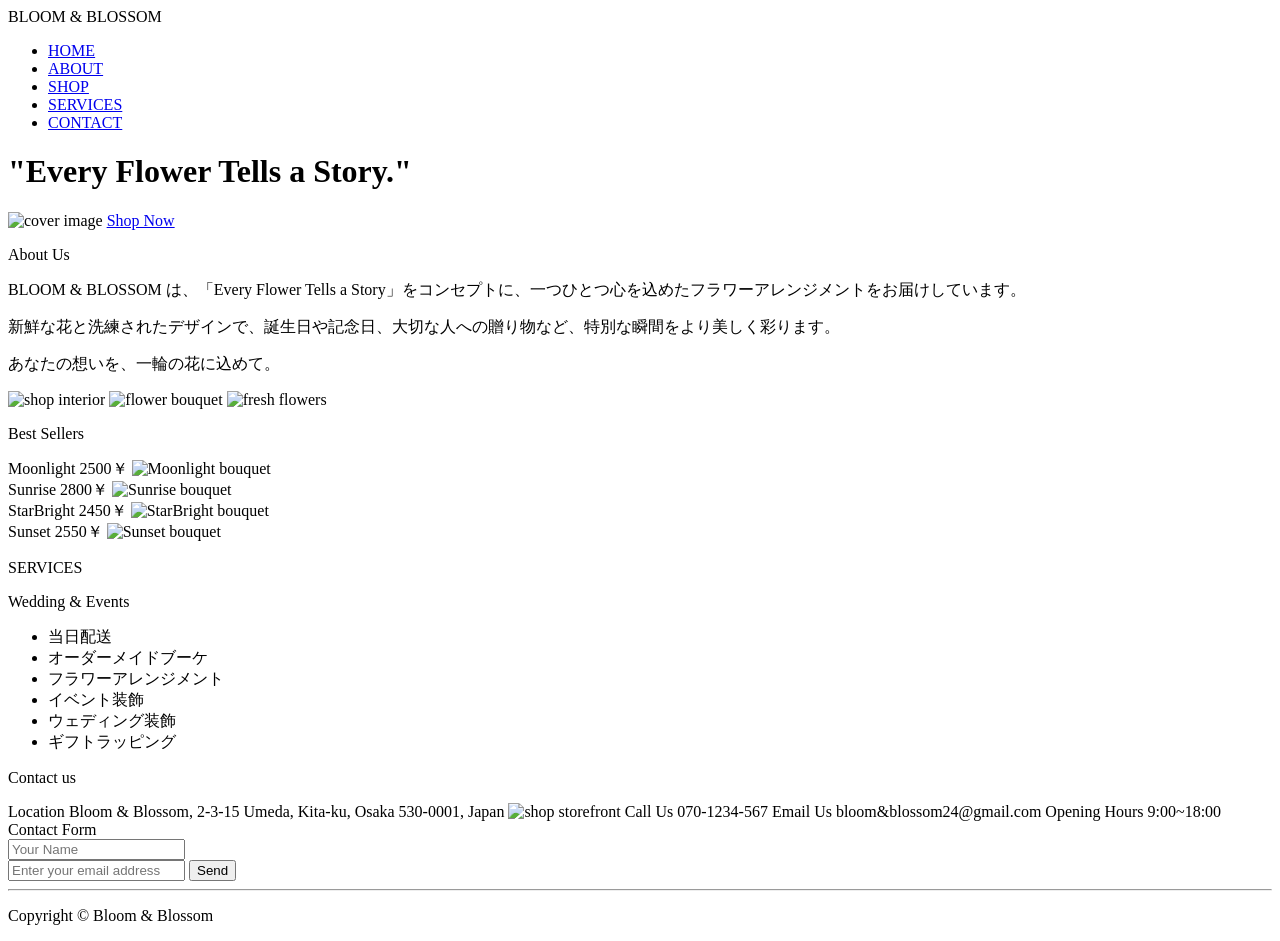
==== flowershop.html @ 31849303 "add index.html" ====
<!DOCTYPE html>
<html lang="ja">
<head>
    <meta charset="UTF-8">
    <meta name="viewport" content="width=device-width, initial-scale=1.0">
    <title>BLOOM & BLOSSOM</title>
    <link rel="stylesheet" href="./css/flowershop.css">
</head>
<body>
    <header id="HOME">
        <nav class="topnav">
            <span class="wordmark">BLOOM &amp; BLOSSOM</span>
            <ul class="nav-links">
                <li><a href="#HOME">HOME</a></li>
                <li><a href="#ABOUT">ABOUT</a></li>
                <li><a href="#SHOP">SHOP</a></li>
                <li><a href="#SERVICES">SERVICES</a></li>
                <li><a href="#CONTACT">CONTACT</a></li>
            </ul>
        </nav>

        <h1>"Every Flower Tells a Story."</h1>
        <img src="img/upper1.jpg" alt="cover image">
        <a href="#ABOUT">Shop Now</a>
    </header>

    <main>
        <section id="ABOUT">
            <p class="eyebrow">About Us</p>
            <div class="about-body">
                <p>BLOOM & BLOSSOM は、「Every Flower Tells a Story」をコンセプトに、一つひとつ心を込めたフラワーアレンジメントをお届けしています。</p>
                <p>新鮮な花と洗練されたデザインで、誕生日や記念日、大切な人への贈り物など、特別な瞬間をより美しく彩ります。</p>
                <p>あなたの想いを、一輪の花に込めて。</p>
            </div>
            <div class="about-photo">
                <img src="img/inside.jpg" alt="shop interior">
                <img src="img/flowersbouquet.jpg" alt="flower bouquet">
                <img src="img/vertical.jpeg" alt="fresh flowers">
            </div>
        </section>

        <section id="SHOP">
            <p class="eyebrow">Best Sellers</p>
            <div class="flowers1">
                <span class="flowers-name">Moonlight</span>
                <span class="flowers-price">2500￥</span>
                <img src="img/moonlight.jpg" alt="Moonlight bouquet">
            </div>

            <div class="flowers2">
                <span class="flowers-name">Sunrise</span>
                <span class="flowers-price">2800￥</span>
                <img src="img/sunrise.jpg" alt="Sunrise bouquet">
            </div>

            <div class="flowers3">
                <span class="flowers-name">StarBright</span>
                <span class="flowers-price">2450￥</span>
                <img src="img/starbright.jpg" alt="StarBright bouquet">
            </div>

            <div class="flowers4">
                <span class="flowers-name">Sunset</span>
                <span class="flowers-price">2550￥</span>
                <img src="img/sunset.jpg" alt="Sunset bouquet">
            </div>
        </section>

        <section id="SERVICES">
            <p class="eyebrow">SERVICES</p>
            <div class="service">
                <span class="service-name">Wedding & Events</span>
            </div>
            <ul class="service-list">
                <li>当日配送</li>
                <li>オーダーメイドブーケ</li>
                <li>フラワーアレンジメント</li>
                <li>イベント装飾</li>
                <li>ウェディング装飾</li>
                <li>ギフトラッピング</li>
            </ul>
        </section>

        <section id="CONTACT">
            <p class="eyebrow">Contact us</p>
            <div class="shop-info">
                <span class="shop-location">Location</span>
                <span class="shop-location">Bloom &amp; Blossom, 2-3-15 Umeda, Kita-ku, Osaka 530-0001, Japan</span>
                <img src="img/outside.jpg" alt="shop storefront">
                <span class="shop-no">Call Us</span>
                <span class="shop-no">070-1234-567</span>
                <span class="shop-mail">Email Us</span>
                <span class="shop-mail">bloom&amp;blossom24@gmail.com</span>
                <span class="opening-hours">Opening Hours</span>
                <span class="opening-hours">9:00~18:00</span>
                <span class="contact-form">Contact Form</span>
                <form class="n-form" action="#" method="post">
                    <label for="newsletter-email-about" style="position:absolute;width:1px;height:1px;overflow:hidden;clip:rect(0,0,0,0);">Email address</label>
                    <input type="name" id="newsletter-name-about" name="name" placeholder="Your Name" required><br>
                    <input type="email" id="newsletter-email-about" name="email" placeholder="Enter your email address" required>
                    <button type="submit">Send</button>
                </form>
            </div>
        </section>
    </main>
    <footer>
        <hr class="rule">
        <p>Copyright &copy; Bloom &amp; Blossom</p>
    </footer>
</body>
</html>
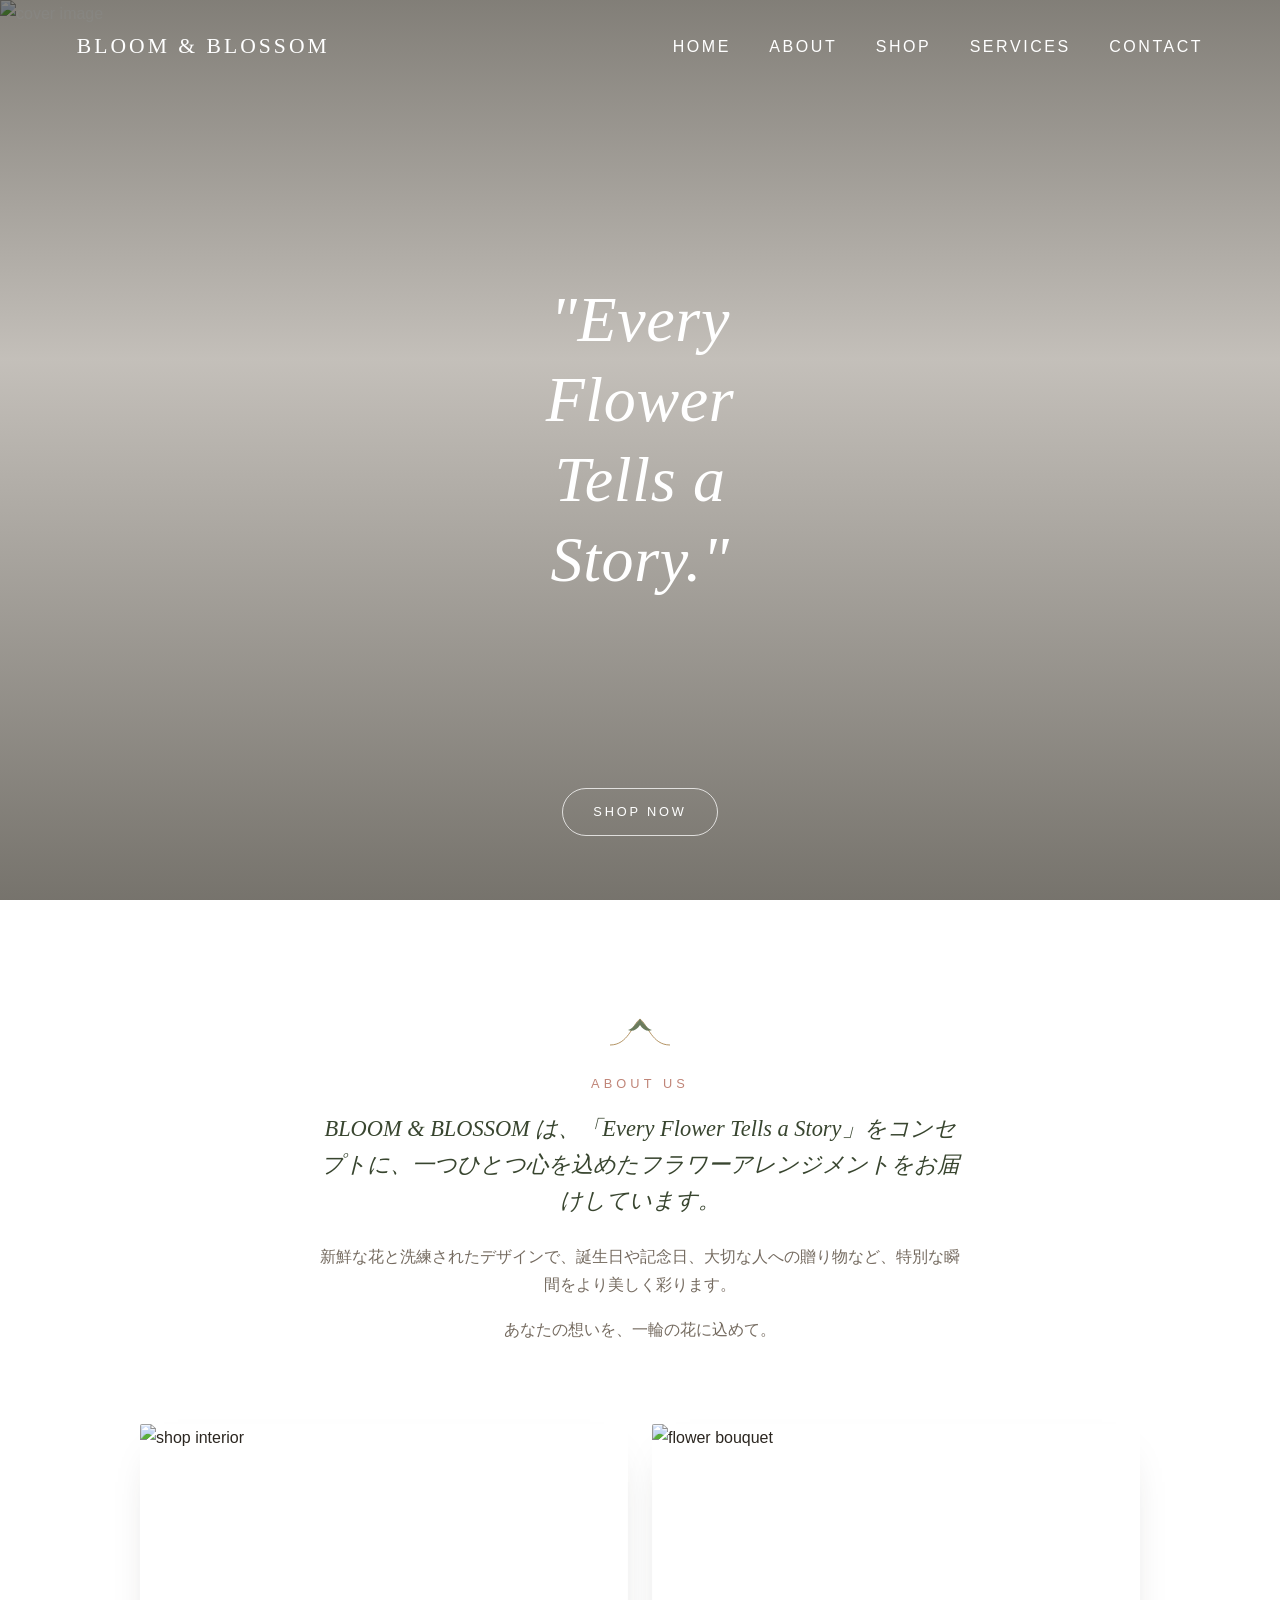
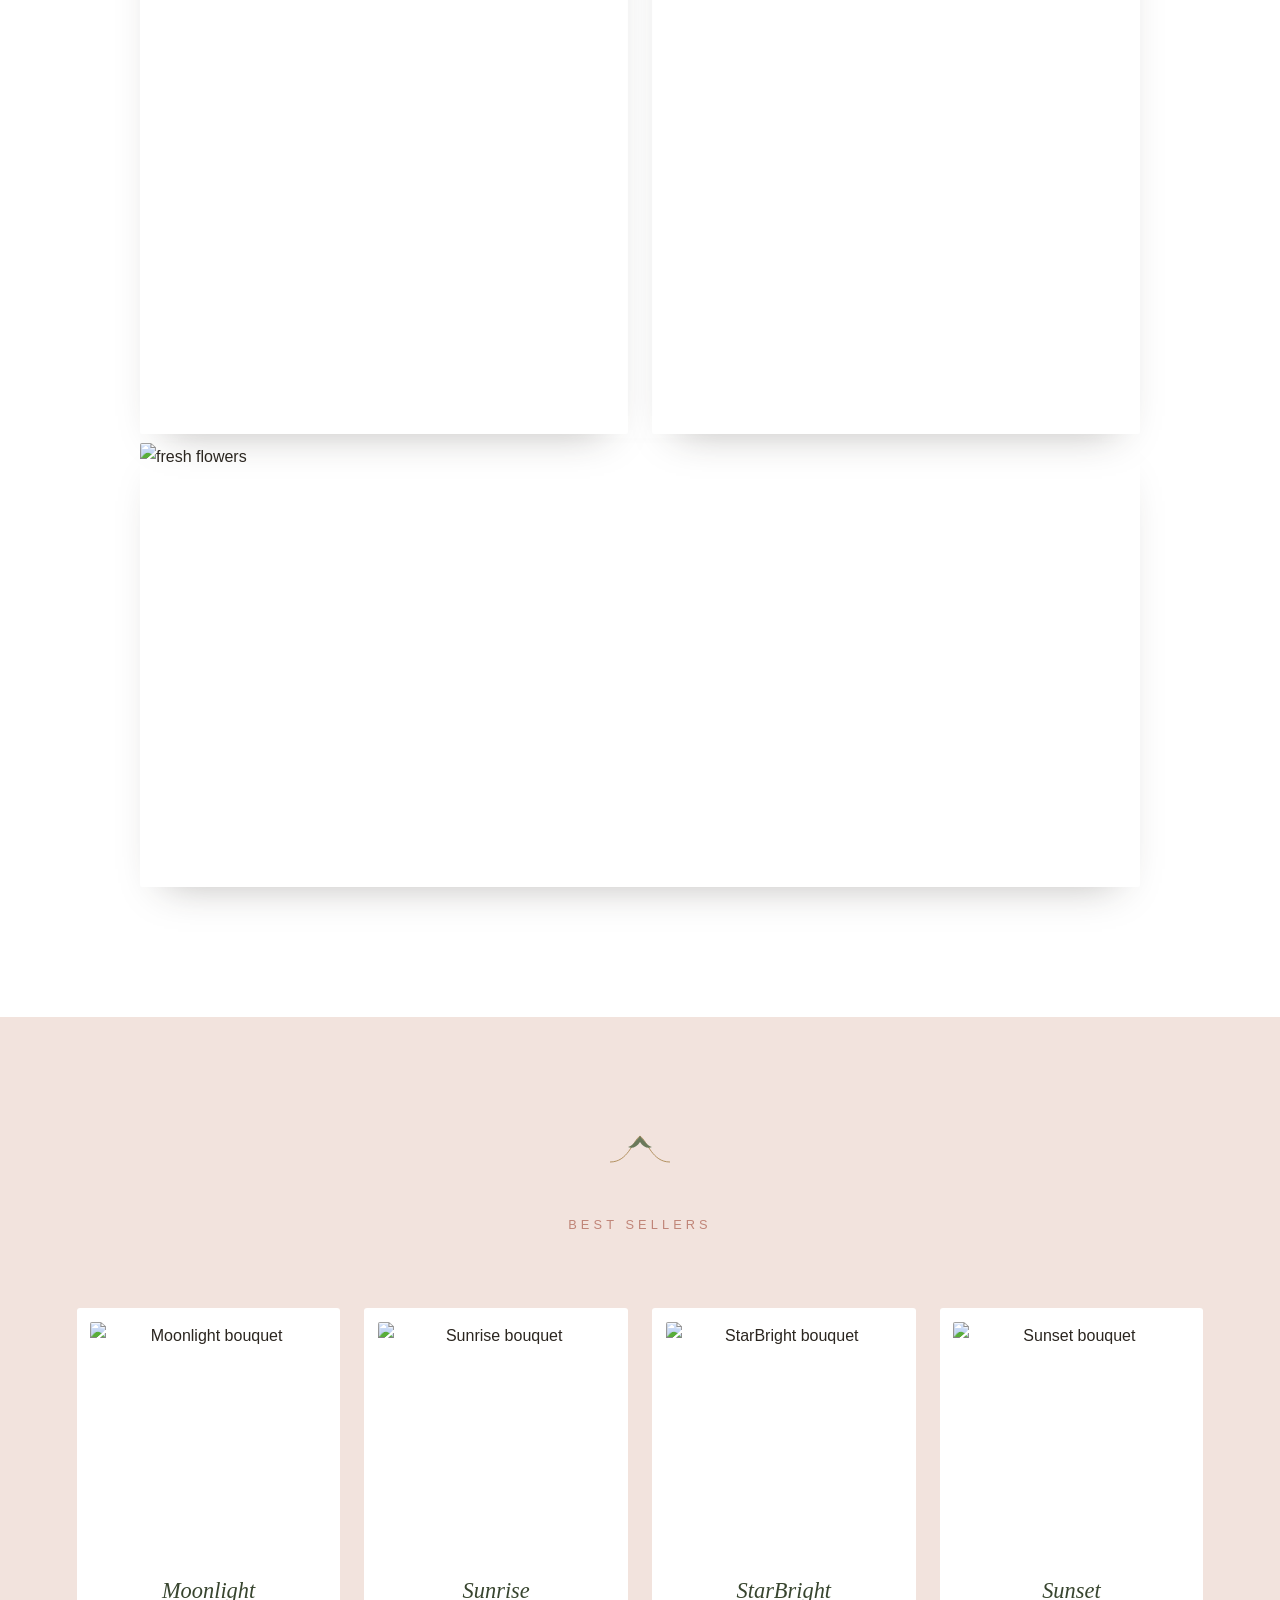
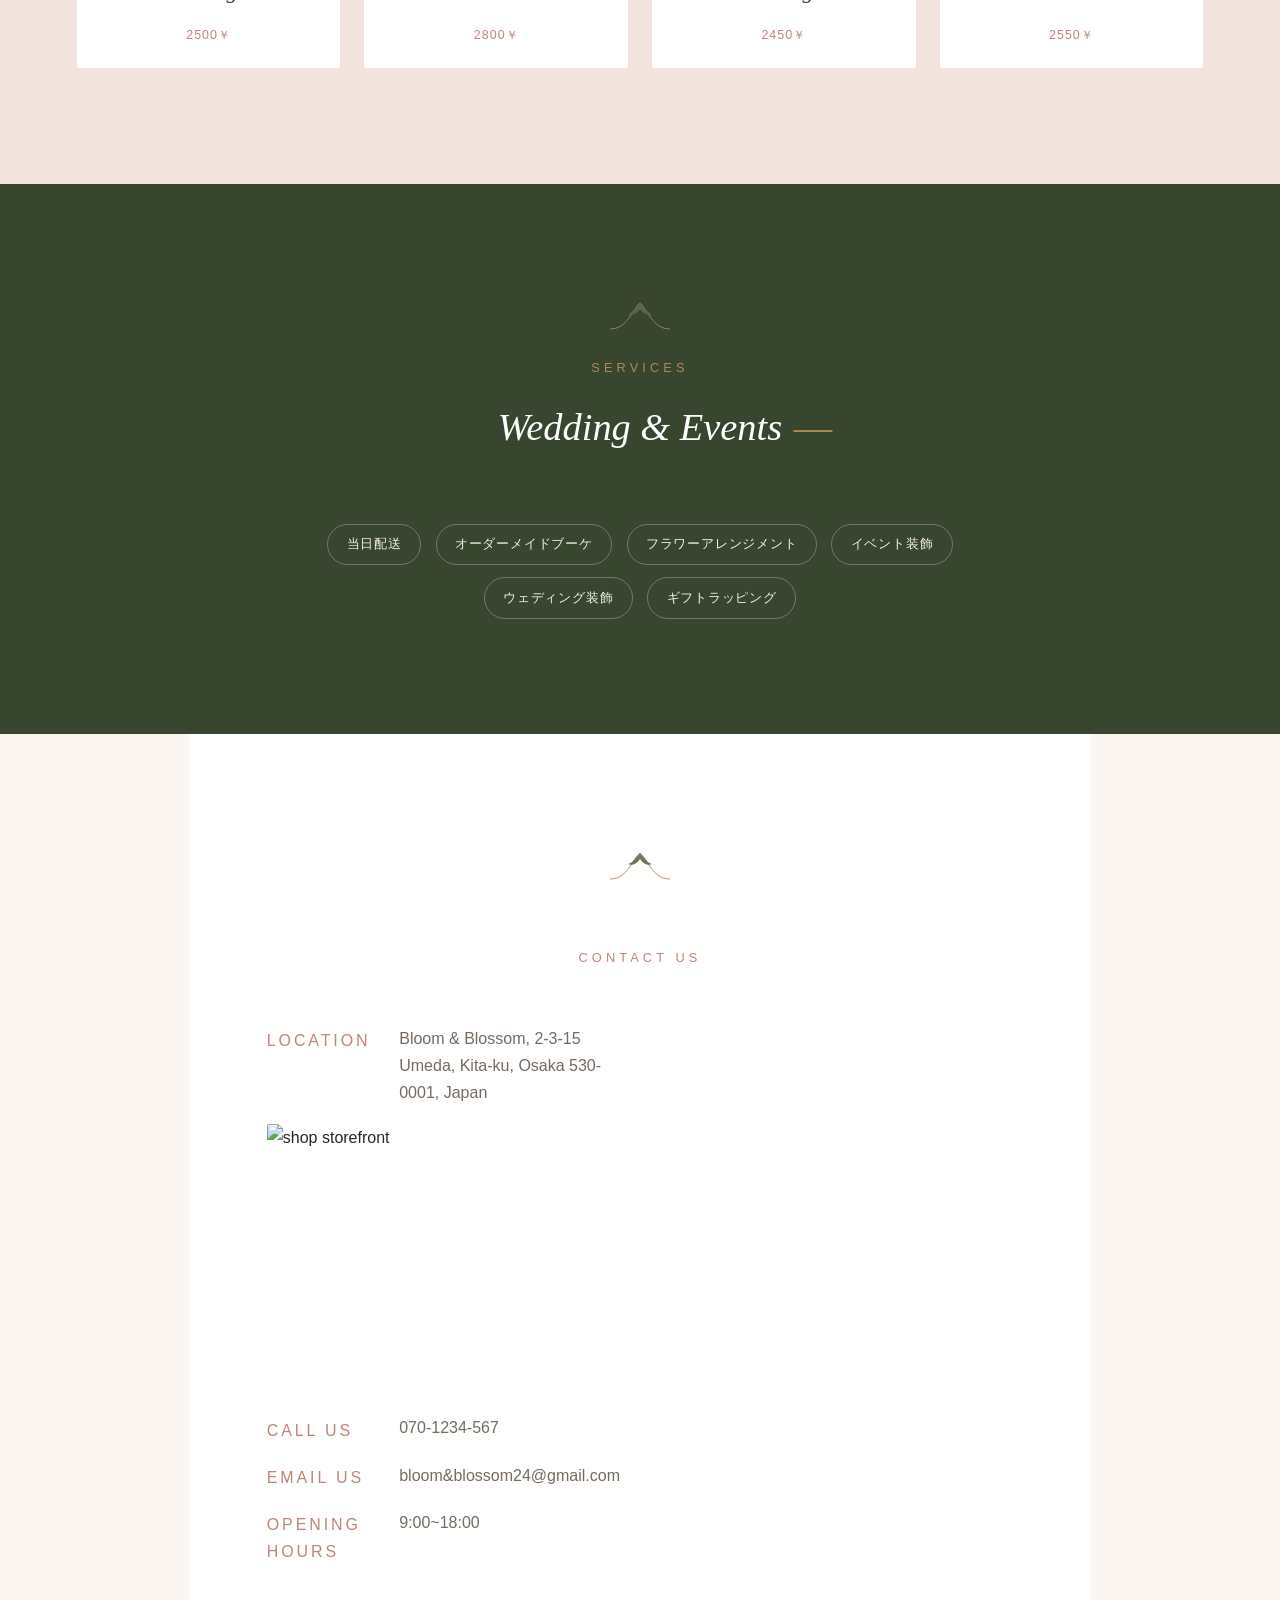
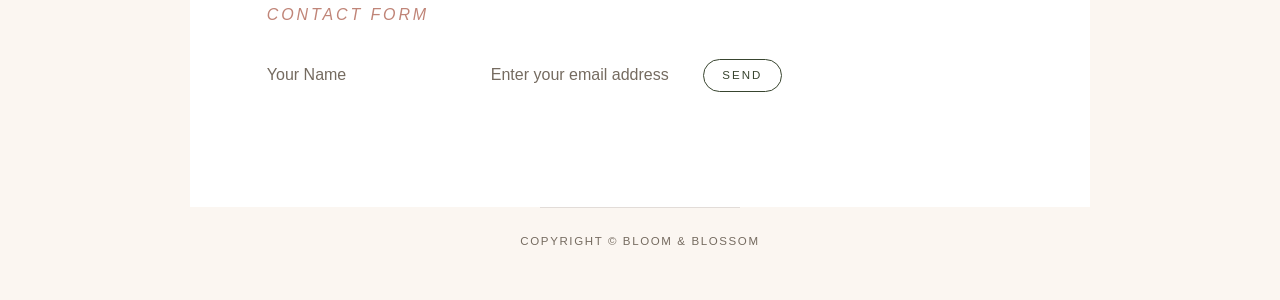
==== commit 939febe7: "Update flowershop.html" ====
--- a/flowershop.html
+++ b/flowershop.html
@@ -4,7 +4,7 @@
     <meta charset="UTF-8">
     <meta name="viewport" content="width=device-width, initial-scale=1.0">
     <title>BLOOM & BLOSSOM</title>
-    <link rel="stylesheet" href="./css/flowershop.css">
+    <link rel="stylesheet" href="flowershop.css">
 </head>
 <body>
     <header id="HOME">
@@ -20,7 +20,7 @@
         </nav>
 
         <h1>"Every Flower Tells a Story."</h1>
-        <img src="img/upper1.jpg" alt="cover image">
+        <img src="upper1.jpg" alt="cover image">
         <a href="#ABOUT">Shop Now</a>
     </header>
 
@@ -33,9 +33,9 @@
                 <p>あなたの想いを、一輪の花に込めて。</p>
             </div>
             <div class="about-photo">
-                <img src="img/inside.jpg" alt="shop interior">
-                <img src="img/flowersbouquet.jpg" alt="flower bouquet">
-                <img src="img/vertical.jpeg" alt="fresh flowers">
+                <img src="inside.jpg" alt="shop interior">
+                <img src="flowersbouquet.jpg" alt="flower bouquet">
+                <img src="vertical.jpeg" alt="fresh flowers">
             </div>
         </section>
 
@@ -44,25 +44,25 @@
             <div class="flowers1">
                 <span class="flowers-name">Moonlight</span>
                 <span class="flowers-price">2500￥</span>
-                <img src="img/moonlight.jpg" alt="Moonlight bouquet">
+                <img src="moonlight.jpg" alt="Moonlight bouquet">
             </div>
 
             <div class="flowers2">
                 <span class="flowers-name">Sunrise</span>
                 <span class="flowers-price">2800￥</span>
-                <img src="img/sunrise.jpg" alt="Sunrise bouquet">
+                <img src="sunrise.jpg" alt="Sunrise bouquet">
             </div>
 
             <div class="flowers3">
                 <span class="flowers-name">StarBright</span>
                 <span class="flowers-price">2450￥</span>
-                <img src="img/starbright.jpg" alt="StarBright bouquet">
+                <img src="starbright.jpg" alt="StarBright bouquet">
             </div>
 
             <div class="flowers4">
                 <span class="flowers-name">Sunset</span>
                 <span class="flowers-price">2550￥</span>
-                <img src="img/sunset.jpg" alt="Sunset bouquet">
+                <img src="sunset.jpg" alt="Sunset bouquet">
             </div>
         </section>
 
@@ -86,7 +86,7 @@
             <div class="shop-info">
                 <span class="shop-location">Location</span>
                 <span class="shop-location">Bloom &amp; Blossom, 2-3-15 Umeda, Kita-ku, Osaka 530-0001, Japan</span>
-                <img src="img/outside.jpg" alt="shop storefront">
+                <img src="outside.jpg" alt="shop storefront">
                 <span class="shop-no">Call Us</span>
                 <span class="shop-no">070-1234-567</span>
                 <span class="shop-mail">Email Us</span>
@@ -108,4 +108,4 @@
         <p>Copyright &copy; Bloom &amp; Blossom</p>
     </footer>
 </body>
-</html>+</html>
--- a/flowershop.css
+++ b/flowershop.css
@@ -0,0 +1,507 @@
+
+@import url('https://fonts.googleapis.com/css2?family=Cormorant+Garamond:ital,wght@0,400;0,500;0,600;1,500&family=Jost:wght@300;400;500;600&display=swap');
+
+:root{
+  /* --- color --- */
+  --bg:            #FBF6F1;   /* warm ivory canvas */
+  --surface:       #FFFFFF;
+  --forest:        #38452F;   /* deep botanical green — nav, headings */
+  --forest-soft:   #5C6E4C;
+  --rose:          #C08578;   /* dusty rose accent */
+  --blush:         #F2E3DD;   /* pale blush fill */
+  --gold:          #AD8A55;   /* thin luxury gold line/accent */
+  --ink:           #2B2620;
+  --ink-soft:      #756B60;
+  --line:          rgba(43,38,32,0.12);
+
+  /* --- type --- */
+  --font-display: 'Cormorant Garamond', 'Times New Roman', serif;
+  --font-body:    'Jost', 'Helvetica Neue', sans-serif;
+
+  /* --- rhythm --- */
+  --section-pad: clamp(4rem, 9vw, 8rem);
+  --gutter: clamp(1.5rem, 6vw, 6rem);
+  --ease: cubic-bezier(.22,1,.36,1);
+}
+
+/* ---------------------------------- reset ---------------------------------- */
+*, *::before, *::after{ box-sizing: border-box; }
+html{
+  scroll-behavior: smooth;
+  scroll-padding-top: 84px;
+}
+body{
+  margin: 0;
+  background: var(--bg);
+  color: var(--ink);
+  font-family: var(--font-body);
+  font-weight: 300;
+  line-height: 1.7;
+  -webkit-font-smoothing: antialiased;
+}
+img{ max-width: 100%; display: block; }
+ul{ margin: 0; padding: 0; }
+a{ color: inherit; text-decoration: none; }
+h1, h2, h3{ font-family: var(--font-display); font-weight: 500; margin: 0; }
+
+@media (prefers-reduced-motion: reduce){
+  html{ scroll-behavior: auto; }
+  *, *::before, *::after{ animation-duration: 0.001ms !important; transition-duration: 0.001ms !important; }
+}
+
+/* focus visibility (quality floor) */
+a:focus-visible, button:focus-visible, input:focus-visible{
+  outline: 1px solid var(--gold);
+  outline-offset: 4px;
+}
+
+/* ---------------------------------- eyebrow ---------------------------------- */
+.eyebrow{
+  font-family: var(--font-body);
+  font-size: 0.8rem;
+  letter-spacing: 0.32em;
+  text-transform: uppercase;
+  color: var(--rose);
+  margin: 0 0 1rem;
+  text-align: center;
+}
+
+/* ---------------------------------- botanical divider (signature) ---------------------------------- */
+section::before{
+  content: "";
+  display: block;
+  grid-column: 1/-1;
+  width: 64px;
+  height: 34px;
+  margin: 0 auto 1.5rem ;
+  background-repeat: no-repeat;
+  background-position: center;
+  background-image: url("data:image/svg+xml,%3Csvg xmlns='http://www.w3.org/2000/svg' viewBox='0 0 64 34'%3E%3Cpath d='M2 30 C 20 30, 24 10, 32 4 C 40 10, 44 30, 62 30' fill='none' stroke='%23AD8A55' stroke-width='1'/%3E%3Cpath d='M32 4 C 27 10 24 14 20 15 C 24 17 29 15 32 10' fill='%235C6E4C'/%3E%3Cpath d='M32 4 C 37 10 40 14 44 15 C 40 17 35 15 32 10' fill='%235C6E4C'/%3E%3C/svg%3E");
+  opacity: 0.9;
+}
+header::before{ content: none; }
+
+/* ================================= HEADER / HERO ================================= */
+header{
+  position: relative;
+  min-height: 100vh;
+  display: flex;
+  flex-direction: column;
+  color: #fff;
+  overflow: hidden;
+}
+header img{
+  position: absolute;
+  inset: 0;
+  width: 100%;
+  height: 100%;
+  object-fit: cover;
+  z-index: -2;
+}
+header::after{
+  content: "";
+  position: absolute;
+  inset: 0;
+  z-index: -1;
+  background: linear-gradient(180deg, rgba(30,28,20,0.55) 0%, rgba(30,28,20,0.25) 40%, rgba(30,28,20,0.6) 100%);
+}
+
+.topnav{
+  display: flex;
+  align-items: center;
+  gap: clamp(1rem, 3vw, 2.5rem);
+  padding: 1.75rem var(--gutter);
+  position: relative;
+  z-index: 5;
+}
+.topnav .wordmark{
+  font-family: var(--font-display);
+  font-size: 1.35rem;
+  letter-spacing: 0.14em;
+  font-weight: 500;
+}
+.nav-links{
+  display: flex;
+  align-items: center;
+  gap: clamp(1rem, 3vw, 2.5rem);
+  margin-left: auto;
+}
+.nav-links li{
+  list-style: none;
+  font-size: 1rem;
+  letter-spacing: 0.16em;
+  text-transform: uppercase;
+}
+.nav-links li a{
+  position: relative;
+  padding-bottom: 4px;
+}
+.topnav li a::after{
+  content: "";
+  position: absolute;
+  left: 0; right: 100%;
+  bottom: 0;
+  height: 1px;
+  background: var(--gold);
+  transition: right 0.35s var(--ease);
+}
+.nav-links li a:hover::after{ right: 0; }
+
+header h1{
+  flex: 1;
+  display: flex;
+  align-items: center;
+  justify-content: center;
+  text-align: center;
+  font-style: italic;
+  font-weight: 500;
+  font-size: clamp(3rem, 6vw, 4.4rem);
+  line-height: 1.25;
+  max-width: 14ch;
+  margin: 0 auto;
+  padding: 1rem var(--gutter);
+  position: relative;
+  z-index: 2;
+  letter-spacing: 0.01em;
+}
+
+header > a{
+  align-self: center;
+  margin-bottom: clamp(2.5rem, 6vw, 4rem);
+  position: relative;
+  z-index: 2;
+  font-size: 0.8rem;
+  letter-spacing: 0.22em;
+  text-transform: uppercase;
+  color: #fff;
+  border: 1px solid rgba(255,255,255,0.75);
+  padding: 0.95em 2.4em;
+  border-radius: 999px;
+  transition: background 0.35s var(--ease), color 0.35s var(--ease), border-color 0.35s var(--ease);
+}
+header > a:hover{
+  background: var(--gold);
+  border-color: var(--gold);
+  color: #221f18;
+}
+
+/* ================================= SECTIONS (shared) ================================= */
+main > section{
+  padding: var(--section-pad) var(--gutter);
+}
+
+/* ---------------------------------- fade-in animation (pure CSS, no JS) ---------------------------------- */
+@keyframes fadeInUp{
+  from{ opacity: 0; transform: translateY(26px); }
+  to{ opacity: 1; transform: translateY(0); }
+}
+
+/* Hero: plays once on page load */
+.topnav{ animation: fadeInUp 0.9s var(--ease) both; }
+header h1{ animation: fadeInUp 1s var(--ease) 0.15s both; }
+header > a{ animation: fadeInUp 1s var(--ease) 0.35s both; }
+
+@supports (animation-timeline: view()){
+  .about-photo img,
+  #SHOP > div,
+  .service-list li,
+  .service-name,
+  .shop-info img,
+  .shop-info span,
+  .n-form{
+    animation: fadeInUp 0.6s var(--ease) both;
+    animation-timeline: view();
+    animation-range: entry 0% cover 30%;
+  }
+}
+
+/* ================================= ABOUT ================================= */
+#ABOUT{
+  background: var(--surface);
+}
+.about-body{
+  max-width: 640px;
+  margin: 0 auto;
+  text-align: center;
+  color: var(--ink-soft);
+  font-size: 1.02rem;
+}
+.about-body p{ margin: 0 0 1.1em; }
+.about-body p:first-child{
+  font-family: var(--font-display);
+  font-size: 1.8rem;
+  font-style: italic;
+  color: var(--forest);
+  line-height: 1.6;
+}
+
+.about-photo{
+  display: grid;
+  grid-template-columns: repeat(6, 1fr);
+  gap: clamp(0.75rem, 2vw, 1.5rem);
+  max-width: 1000px;
+  margin: clamp(3rem, 7vw, 5rem) auto 0;
+  align-items: center;
+}
+.about-photo img{
+  width: 100%;
+  height: 100%;
+  object-fit: cover;
+  border-radius: 2px;
+  transition: transform 0.6s var(--ease), box-shadow 0.6s var(--ease);
+  box-shadow: 0 20px 40px -24px rgba(43,38,32,0.35);
+}
+.about-photo img:nth-child(1){ grid-column: 1 / 4; aspect-ratio: 4/5; align-self: start; }
+.about-photo img:nth-child(2){ grid-column: 4 / 7; aspect-ratio: 3/4; align-self: end; margin-top: -10%; }
+.about-photo img:nth-child(3){ grid-column: 1 / -1; aspect-ratio: 19/9; margin-top: -3% ;}
+.about-photo img:hover{
+  transform: translateY(-6px);
+  box-shadow: 0 28px 50px -22px rgba(43,38,32,0.42);
+}
+
+/* ================================= SHOP ================================= */
+#SHOP{
+  background: var(--blush);
+}
+#SHOP > .eyebrow{ margin-bottom: 3rem; }
+
+#SHOP{
+  display: grid;
+  grid-template-columns: repeat(4, 1fr);
+  gap: clamp(1.25rem, 3vw, 2.25rem);
+}
+#SHOP > .eyebrow{ grid-column: 1 / -1; }
+
+#SHOP > div{
+  background: var(--surface);
+  padding: 0.85rem 0.85rem 1.4rem;
+  border-radius: 3px;
+  text-align: center;
+  display: flex;
+  flex-direction: column;
+  gap: 0.9rem;
+  transition: transform 0.45s var(--ease), box-shadow 0.45s var(--ease);
+}
+#SHOP > div:hover{
+  transform: translateY(-8px);
+  box-shadow: 0 24px 40px -20px rgba(43,38,32,0.3);
+}
+#SHOP > div img{
+  order: -1;
+  width: 100%;
+  aspect-ratio: 1/1;
+  object-fit: cover;
+  border-radius: 2px;
+  transition: transform 0.6s var(--ease);
+}
+#SHOP > div:hover img{ transform: scale(1.045); }
+
+.flowers-name{
+  font-family: var(--font-display);
+  font-size: 1.4rem;
+  font-style: italic;
+  color: var(--forest);
+}
+.flowers-price{
+  font-size: 0.78rem;
+  letter-spacing: 0.08em;
+  color: var(--rose);
+}
+
+/* ================================= SERVICES ================================= */
+#SERVICES{
+  background: var(--forest);
+  color: #F3EFE7;
+  text-align: center;
+}
+#SERVICES .eyebrow{ color: var(--gold); }
+
+.service{
+  display: flex;
+  align-items: center;
+  justify-content: center;
+  gap: clamp(1rem, 4vw, 2.5rem);
+  margin-bottom: clamp(2.5rem, 6vw, 4rem);
+}
+.service-name{
+  font-family: var(--font-display);
+  font-style: italic;
+  font-size: clamp(1.8rem, 4vw, 2.8rem);
+  color: #fff;
+  position: relative;
+}
+
+.service-list{
+  list-style: none;
+  display: flex;
+  flex-wrap: wrap;
+  justify-content: center;
+  gap: 0.75rem 0.9rem;
+  max-width: 720px;
+  margin: 0 auto;
+}
+.service-list li{
+  display: inline-block;
+  padding: 0.65em 1.4em;
+  border: 1px solid rgba(243,239,231,0.3);
+  border-radius: 999px;
+  font-size: 0.82rem;
+  letter-spacing: 0.06em;
+  color: #F3EFE7;
+  transition: border-color 0.35s var(--ease), background 0.35s var(--ease), color 0.35s var(--ease);
+}
+.service-list li:hover{
+  border-color: var(--gold);
+  background: var(--gold);
+  color: #221f18;
+}
+
+/* ================================= CONTACT ================================= */
+#CONTACT{
+  background: var(--surface);
+}
+#CONTACT{
+  display: grid;
+  grid-template-columns: 1fr 1fr;
+  gap: clamp(2rem, 5vw, 5rem);
+  align-items: start;
+}
+#CONTACT > .eyebrow{ grid-column: 1 / -1; }
+
+.shop-info{
+  display: grid;
+  grid-template-columns: auto 1fr;
+  column-gap: 1.5rem;
+  row-gap: 1.1rem;
+  align-content: start;
+}
+.shop-info img{
+  grid-column: 1 / -1;
+  width: 100%;
+  aspect-ratio: 16/12;
+  object-fit: cover;
+  border-radius: 2px;
+  margin-bottom: 0.5rem;
+}
+.shop-info span:nth-of-type(odd){
+  font-family: var(--font-body);
+  font-size: 1rem;
+  letter-spacing: 0.18em;
+  text-transform: uppercase;
+  color: var(--rose);
+  align-self: start;
+  padding-top: 0.15em;
+}
+.shop-info span:nth-of-type(even){
+  color: var(--ink-soft);
+}
+.contact-form{ grid-column: 1 / -1; margin-top: 1rem; }
+.contact-form{
+  font-family: var(--font-display);
+  font-style: italic;
+  font-size: 1.3rem;
+  color: var(--forest);
+  color: var(--rose);
+}
+
+.n-form{
+  grid-column: 1 / -1;
+  display: flex;
+  gap: 1rem;
+  border-bottom: 1px solid var(--line);
+  padding-bottom: 0.75rem;
+  margin-top: 0.75rem;
+}
+.n-form input{
+  flex: 1;
+  border: none;
+  background: transparent;
+  font-family: var(--font-body);
+  font-weight: 300;
+  font-size: 1rem;
+  color: var(--ink);
+  padding: 0.5em 0;
+}
+.n-form input::placeholder{ color: var(--ink-soft); }
+.n-form input:focus{ outline: none; }
+.n-form button{
+  border: 1px solid var(--forest);
+  background: transparent;
+  color: var(--forest);
+  font-family: var(--font-body);
+  font-size: 0.72rem;
+  letter-spacing: 0.18em;
+  text-transform: uppercase;
+  padding: 0.85em 1.6em;
+  border-radius: 999px;
+  cursor: pointer;
+  white-space: nowrap;
+  transition: background 0.35s var(--ease), color 0.35s var(--ease);
+}
+.n-form button:hover{
+  background: var(--forest);
+  color: #fff;
+}
+
+/* ================================= FOOTER ================================= */
+footer{
+  padding: 0 var(--gutter) 3rem;
+  text-align: center;
+}
+footer .rule{
+  border: none;
+  border-top: 1px solid var(--line);
+  max-width: 200px;
+  margin: 0 auto 1.5rem;
+}
+footer p{
+  margin: 0;
+  font-size: 0.72rem;
+  letter-spacing: 0.14em;
+  text-transform: uppercase;
+  color: var(--ink-soft);
+}
+
+/* =================================================================
+   TABLET  (≥768px)
+================================================================= */
+@media (min-width: 768px){
+  #SHOP{ grid-template-columns: repeat(4, 1fr); gap: 1.5rem; }
+  #CONTACT{
+    max-width: 900px;
+    margin-inline: auto;
+    display: grid;
+    grid-template-columns: 1fr 1fr;
+    gap: 2.5rem;
+    align-items: start;
+  }
+  #CONTACT > .eyebrow{ grid-column: 1 / -1; }
+  .shop-info{ max-width: none; margin: 0; }
+  .n-form{ flex-direction: row; align-items: flex-end; gap: 0.75rem; border: none; padding-bottom: 0; }
+  .n-form input{ flex: 1; }
+  .n-form button{ align-self: auto; }
+  .service{ gap: 2rem; }
+}
+
+/* =================================================================
+   LAPTOP / DESKTOP  (≥1024px)
+================================================================= */
+@media (min-width: 1024px){
+  header h1{ font-size: clamp(2.4rem, 5vw, 4.2rem); max-width: 14ch; }
+  .about-body{ font-size: 1.02rem; }
+  .about-body p:first-child{ font-size: 1.4rem; }
+  .service-name{ font-size: clamp(1.8rem, 3vw, 2.8rem); }
+  .service-name:first-child::after{
+    content: "—";
+    position: absolute;
+    right: -1.3em;
+    color: var(--gold);
+    font-style: normal; 
+  }
+}
+
+/* Small phones — extra breathing room fix */
+@media (max-width: 380px){
+  #SHOP{ grid-template-columns: 1fr; }
+  header h1{ font-size: 1.6rem; }
+}
